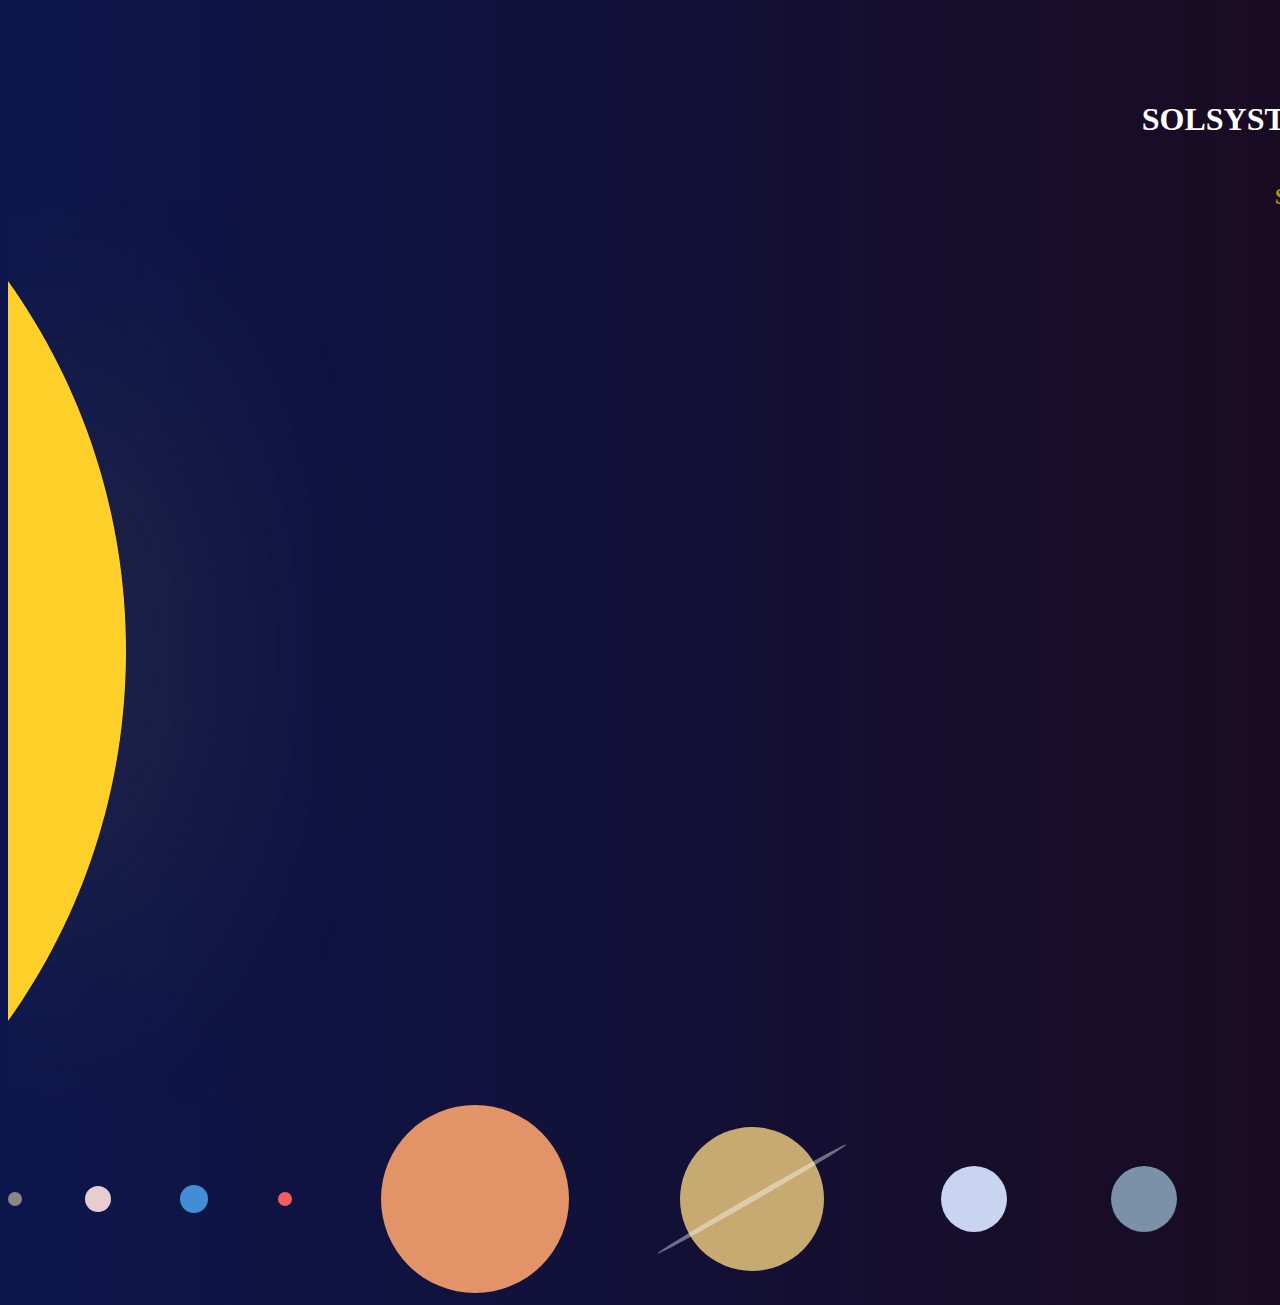
==== svg/index.html @ e07fee2d "solaris" ====
<!DOCTYPE html>
<html lang="en">
<head>
    <meta charset="UTF-8">
    <meta name="viewport" content="width=device-width, initial-scale=1.0">
    <title>Document</title>
    <link rel="stylesheet" href="style.css">
</head>
<body>

    <div class="Solarsystemttext">
        <h1 class="overtext">SOLSYSTEMET</h1>
        <h2 class="undertext">SOLARIS</h2>
        
    </div>
    <div class="grid-container">
    
        <svg 
       
        id="Subtract" 
        width="368" 
        height="900" 
        viewBox="0 0 368 900" 
        fill="none" 
        xmlns="http://www.w3.org/2000/svg">
            <g filter="url(#filter0_d_7_7)">
            <path fill-rule="evenodd" clip-rule="evenodd" d="M0 820.061C74.3038 715.639 118 587.922 118 450C118 312.078 74.3038 184.361 0 79.9392V820.061Z" fill="#FFD029"/>
            </g>
            <defs>
            <filter id="filter0_d_7_7" x="-250" y="-170.061" width="618" height="1240.12" filterUnits="userSpaceOnUse" color-interpolation-filters="sRGB">
            <feFlood flood-opacity="0" result="BackgroundImageFix"/>
            <feColorMatrix in="SourceAlpha" type="matrix" values="0 0 0 0 0 0 0 0 0 0 0 0 0 0 0 0 0 0 127 0" result="hardAlpha"/>
            <feOffset/>
            <feGaussianBlur stdDeviation="125"/>
            <feComposite in2="hardAlpha" operator="out"/>
            <feColorMatrix type="matrix" values="0 0 0 0 1 0 0 0 0 0.815257 0 0 0 0 0.1625 0 0 0 0.2 0"/>
            <feBlend mode="normal" in2="BackgroundImageFix" result="effect1_dropShadow_7_7"/>
            <feBlend mode="normal" in="SourceGraphic" in2="effect1_dropShadow_7_7" result="shape"/>
            </filter>
            </defs>
            </svg>
    
        <svg width="1169" height="188" viewBox="0 0 1169 188" fill="none" xmlns="http://www.w3.org/2000/svg">
        <circle cx="7" cy="94" r="7" fill="#888888"/>
        <circle cx="90" cy="94" r="13" fill="#E7CDCD"/>
        <circle cx="186" cy="94" r="14" fill="#428ED5"/>
        <circle cx="277" cy="94" r="7" fill="#EF5F5F"/>
        <circle cx="467" cy="94" r="94" fill="#E29468"/>
        <circle cx="744" cy="94" r="72" fill="#C7AA72"/>
        <ellipse cx="744" cy="94" rx="109.116" ry="2.75039" transform="rotate(-30 744 94)" fill="white" fill-opacity="0.4"/>
        <circle cx="966" cy="94" r="33" fill="#C9D4F1"/>
        <circle cx="1136" cy="94" r="33" fill="#7A91A7"/>
        </svg>
        
        </div>

</body>
</html>
---- svg/style.css ----
body{
    display: grid;
    background: linear-gradient(90deg, #0C164D 0%, #190B22 100%);
}

.grid-container{
grid-column: auto;
align-items: center;

}
.undertext{
    font-weight: bolder;
    color: #b89106;
    width: 625px;
    height: 25px;
font-family: Lora;
}
.overtext{
    font-weight: bolder;
    color: #ffff;
    width: 625px;
    height: 60px;
    font-family: Secular One;


}

.Solarsystemttext{
    margin: auto;
   text-align: right;
   float: right;
   width: 625px;
   height: 121px;
   margin-top: 72px;
   margin-left: 747px;
   margin-right: 30px;

}
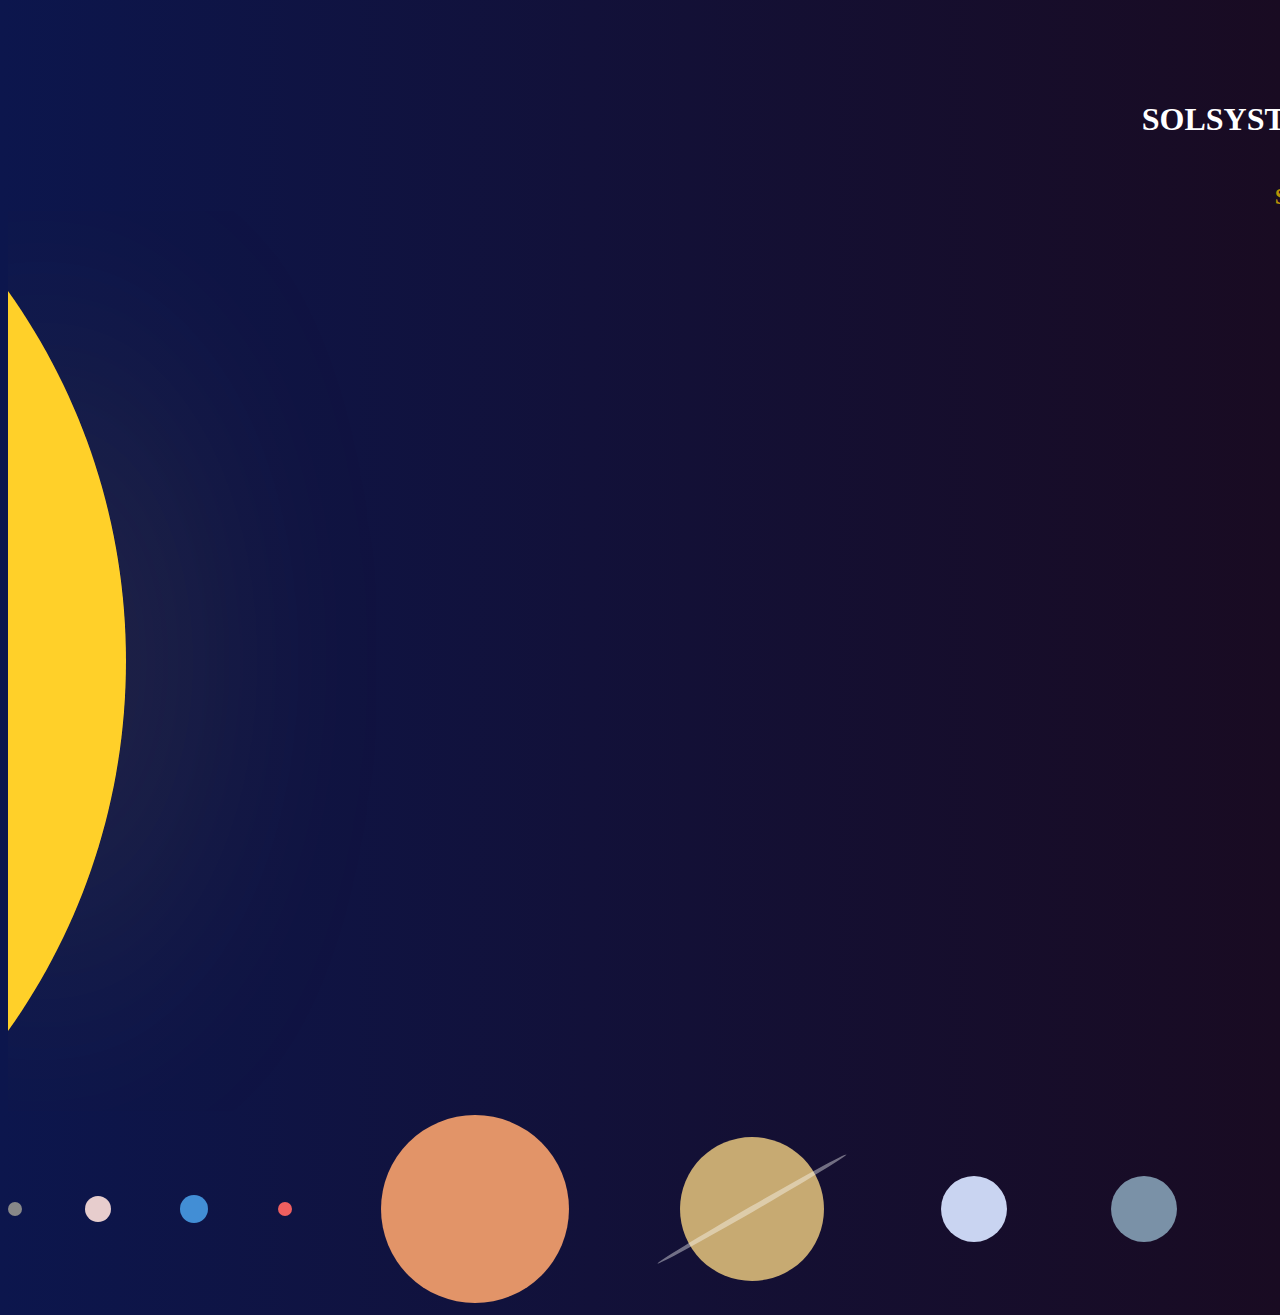
==== commit f6461958: "solaris" ====
--- a/svg/index.html
+++ b/svg/index.html
@@ -11,12 +11,9 @@
     <div class="Solarsystemttext">
         <h1 class="overtext">SOLSYSTEMET</h1>
         <h2 class="undertext">SOLARIS</h2>
-        
     </div>
-    <div class="grid-container">
-    
+    <div class="flex-container">
         <svg 
-       
         id="Subtract" 
         width="368" 
         height="900" 
@@ -39,7 +36,6 @@
             </filter>
             </defs>
             </svg>
-    
         <svg width="1169" height="188" viewBox="0 0 1169 188" fill="none" xmlns="http://www.w3.org/2000/svg">
         <circle cx="7" cy="94" r="7" fill="#888888"/>
         <circle cx="90" cy="94" r="13" fill="#E7CDCD"/>
--- a/svg/style.css
+++ b/svg/style.css
@@ -3,9 +3,10 @@
     background: linear-gradient(90deg, #0C164D 0%, #190B22 100%);
 }
 
-.grid-container{
-grid-column: auto;
+.flex-container{
+flex-direction: column;
 align-items: center;
+margin-top: 10px;
 
 }
 .undertext{
@@ -33,6 +34,6 @@
    height: 121px;
    margin-top: 72px;
    margin-left: 747px;
-   margin-right: 30px;
+   margin-right: 29px;
 
 }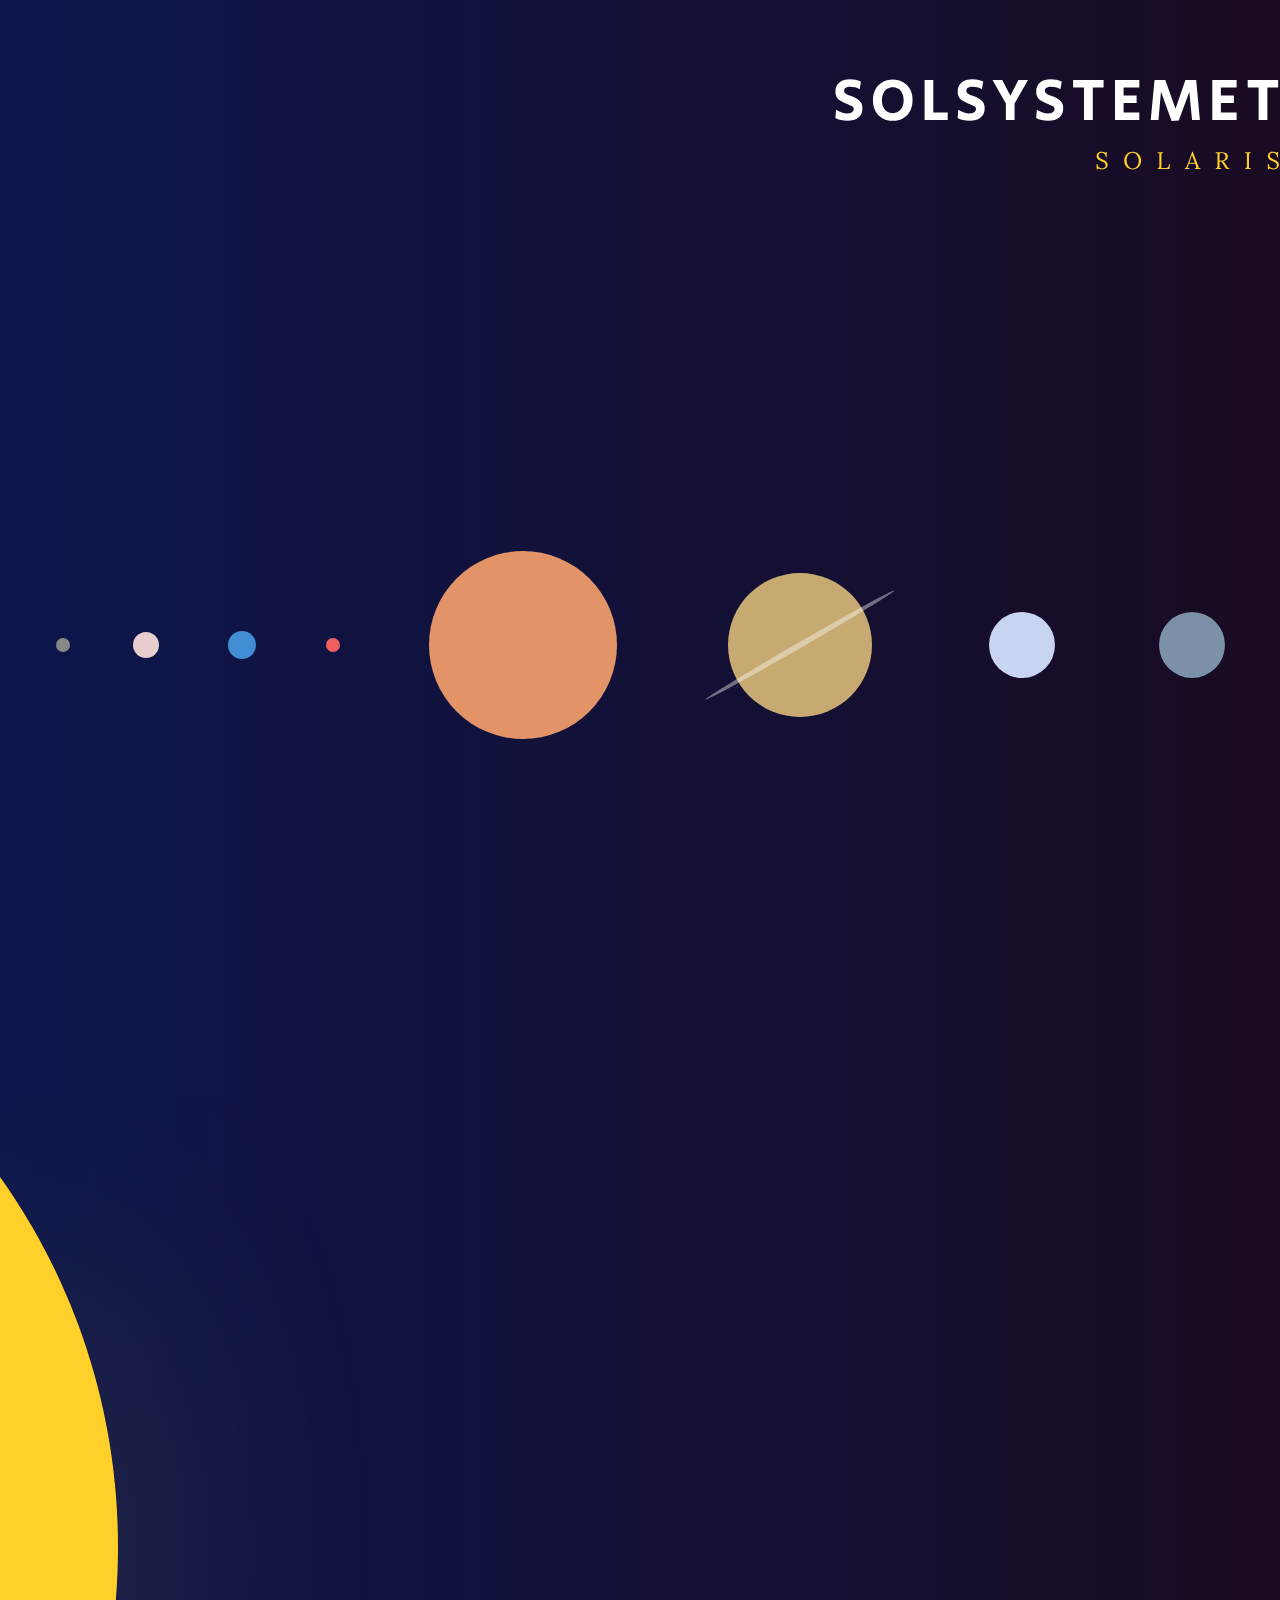
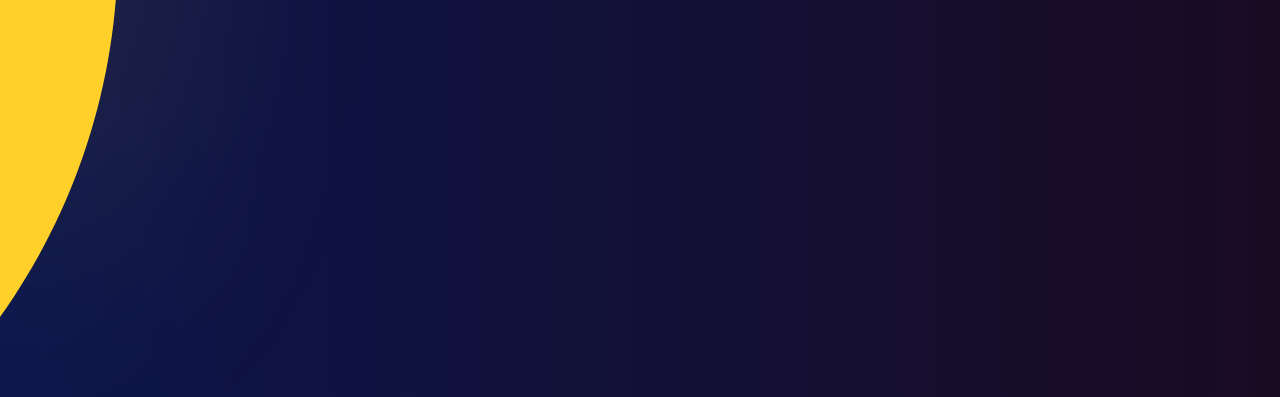
==== commit 9b2a329e: "solaris" ====
--- a/svg/index.html
+++ b/svg/index.html
@@ -7,36 +7,16 @@
     <link rel="stylesheet" href="style.css">
 </head>
 <body>
-
-    <div class="Solarsystemttext">
-        <h1 class="overtext">SOLSYSTEMET</h1>
-        <h2 class="undertext">SOLARIS</h2>
-    </div>
+    <div class="texten">
+        <svg width="625" height="121" viewBox="0 0 625 121" fill="none" xmlns="http://www.w3.org/2000/svg">
+            <path d="M192.42 48.78C190.1 48.78 187.88 48.52 185.76 48C183.68 47.48 181.88 46.78 180.36 45.9L181.08 37.86C182.88 38.98 184.76 39.86 186.72 40.5C188.72 41.1 190.56 41.4 192.24 41.4C194.16 41.4 195.72 41 196.92 40.2C198.12 39.4 198.72 38.34 198.72 37.02C198.72 35.94 198.32 35.12 197.52 34.56C196.72 33.96 195.46 33.32 193.74 32.64L192.3 32.04C192.1 31.96 191.88 31.88 191.64 31.8C191.4 31.68 191.12 31.56 190.8 31.44C188.56 30.52 186.76 29.66 185.4 28.86C184.04 28.02 182.86 26.86 181.86 25.38C180.9 23.9 180.42 21.98 180.42 19.62C180.42 15.78 181.72 12.76 184.32 10.56C186.92 8.36 190.54 7.26 195.18 7.26C198.7 7.26 202.3 7.98 205.98 9.42L204.66 17.34C203.18 16.5 201.58 15.84 199.86 15.36C198.18 14.88 196.58 14.64 195.06 14.64C193.18 14.64 191.72 15.02 190.68 15.78C189.64 16.5 189.12 17.48 189.12 18.72C189.12 19.8 189.48 20.64 190.2 21.24C190.92 21.84 192.08 22.48 193.68 23.16L196.14 24.12C198.46 25 200.38 25.86 201.9 26.7C203.42 27.54 204.72 28.76 205.8 30.36C206.88 31.92 207.42 33.96 207.42 36.48C207.42 40.36 206.1 43.38 203.46 45.54C200.82 47.7 197.14 48.78 192.42 48.78ZM237.781 48.78C233.861 48.78 230.401 47.92 227.401 46.2C224.401 44.48 222.061 42.06 220.381 38.94C218.741 35.82 217.921 32.24 217.921 28.2C217.921 24.12 218.741 20.52 220.381 17.4C222.021 14.28 224.341 11.86 227.341 10.14C230.341 8.42 233.821 7.56 237.781 7.56C241.701 7.56 245.161 8.42 248.161 10.14C251.161 11.82 253.481 14.2 255.121 17.28C256.761 20.36 257.581 23.92 257.581 27.96C257.581 32.08 256.761 35.72 255.121 38.88C253.481 42 251.161 44.44 248.161 46.2C245.161 47.92 241.701 48.78 237.781 48.78ZM237.781 41.16C241.061 41.16 243.681 39.98 245.641 37.62C247.641 35.26 248.641 32.12 248.641 28.2C248.641 25.64 248.181 23.38 247.261 21.42C246.381 19.42 245.101 17.9 243.421 16.86C241.781 15.78 239.901 15.24 237.781 15.24C235.661 15.24 233.761 15.78 232.081 16.86C230.441 17.9 229.161 19.42 228.241 21.42C227.361 23.38 226.921 25.64 226.921 28.2C226.921 30.76 227.361 33.02 228.241 34.98C229.161 36.94 230.441 38.46 232.081 39.54C233.721 40.62 235.621 41.16 237.781 41.16ZM269.594 8.04H278.294V40.44H292.694V48H269.594V8.04ZM314.675 48.78C312.355 48.78 310.135 48.52 308.015 48C305.935 47.48 304.135 46.78 302.615 45.9L303.335 37.86C305.135 38.98 307.015 39.86 308.975 40.5C310.975 41.1 312.815 41.4 314.495 41.4C316.415 41.4 317.975 41 319.175 40.2C320.375 39.4 320.975 38.34 320.975 37.02C320.975 35.94 320.575 35.12 319.775 34.56C318.975 33.96 317.715 33.32 315.995 32.64L314.555 32.04C314.355 31.96 314.135 31.88 313.895 31.8C313.655 31.68 313.375 31.56 313.055 31.44C310.815 30.52 309.015 29.66 307.655 28.86C306.295 28.02 305.115 26.86 304.115 25.38C303.155 23.9 302.675 21.98 302.675 19.62C302.675 15.78 303.975 12.76 306.575 10.56C309.175 8.36 312.795 7.26 317.435 7.26C320.955 7.26 324.555 7.98 328.235 9.42L326.915 17.34C325.435 16.5 323.835 15.84 322.115 15.36C320.435 14.88 318.835 14.64 317.315 14.64C315.435 14.64 313.975 15.02 312.935 15.78C311.895 16.5 311.375 17.48 311.375 18.72C311.375 19.8 311.735 20.64 312.455 21.24C313.175 21.84 314.335 22.48 315.935 23.16L318.395 24.12C320.715 25 322.635 25.86 324.155 26.7C325.675 27.54 326.975 28.76 328.055 30.36C329.135 31.92 329.675 33.96 329.675 36.48C329.675 40.36 328.355 43.38 325.715 45.54C323.075 47.7 319.395 48.78 314.675 48.78ZM350.87 31.38L337.49 8.04H347.27L355.37 23.82L363.41 8.04H373.01L359.57 31.38V48H350.87V31.38ZM393.209 48.78C390.889 48.78 388.669 48.52 386.549 48C384.469 47.48 382.669 46.78 381.149 45.9L381.869 37.86C383.669 38.98 385.549 39.86 387.509 40.5C389.509 41.1 391.349 41.4 393.029 41.4C394.949 41.4 396.509 41 397.709 40.2C398.909 39.4 399.509 38.34 399.509 37.02C399.509 35.94 399.109 35.12 398.309 34.56C397.509 33.96 396.249 33.32 394.529 32.64L393.089 32.04C392.889 31.96 392.669 31.88 392.429 31.8C392.189 31.68 391.909 31.56 391.589 31.44C389.349 30.52 387.549 29.66 386.189 28.86C384.829 28.02 383.649 26.86 382.649 25.38C381.689 23.9 381.209 21.98 381.209 19.62C381.209 15.78 382.509 12.76 385.109 10.56C387.709 8.36 391.329 7.26 395.969 7.26C399.489 7.26 403.089 7.98 406.769 9.42L405.449 17.34C403.969 16.5 402.369 15.84 400.649 15.36C398.969 14.88 397.369 14.64 395.849 14.64C393.969 14.64 392.509 15.02 391.469 15.78C390.429 16.5 389.909 17.48 389.909 18.72C389.909 19.8 390.269 20.64 390.989 21.24C391.709 21.84 392.869 22.48 394.469 23.16L396.929 24.12C399.249 25 401.169 25.86 402.689 26.7C404.209 27.54 405.509 28.76 406.589 30.36C407.669 31.92 408.209 33.96 408.209 36.48C408.209 40.36 406.889 43.38 404.249 45.54C401.609 47.7 397.929 48.78 393.209 48.78ZM429.03 15.6H418.11V8.04H448.59V15.6H437.79V48H429.03V15.6ZM460.012 8.04H484.312V15.6H468.592V23.58H481.612V30.9H468.592V40.44H484.312V48H460.012V8.04ZM505.988 19.8L503.468 48H495.728L499.508 8.04H510.308L520.508 36.72L530.408 8.04H541.208L544.868 48H537.068L534.308 19.92L523.748 48.42L516.608 49.08L505.988 19.8ZM557.296 8.04H581.596V15.6H565.876V23.58H578.896V30.9H565.876V40.44H581.596V48H557.296V8.04ZM603.618 15.6H592.698V8.04H623.178V15.6H612.378V48H603.618V15.6Z" fill="white"/>
+            <path d="M450.868 85.288C450.82 84.52 450.636 83.792 450.316 83.104C449.996 82.416 449.532 81.856 448.924 81.424C448.316 80.992 447.54 80.776 446.596 80.776C445.604 80.776 444.844 81.056 444.316 81.616C443.788 82.176 443.524 82.832 443.524 83.584C443.524 84.256 443.716 84.824 444.1 85.288C444.484 85.736 444.98 86.136 445.588 86.488C446.212 86.824 446.868 87.152 447.556 87.472C448.164 87.744 448.772 88.04 449.38 88.36C449.988 88.664 450.54 89.016 451.036 89.416C451.532 89.816 451.924 90.296 452.212 90.856C452.516 91.4 452.668 92.056 452.668 92.824C452.668 94.152 452.18 95.248 451.204 96.112C450.228 96.96 448.844 97.384 447.052 97.384C446.332 97.384 445.588 97.28 444.82 97.072C444.052 96.864 443.372 96.56 442.78 96.16L442.9 97.192H441.652L441.508 92.08H442.444C442.524 93.488 443.012 94.56 443.908 95.296C444.804 96.016 445.884 96.376 447.148 96.376C447.772 96.376 448.348 96.264 448.876 96.04C449.404 95.8 449.82 95.456 450.124 95.008C450.444 94.56 450.604 94.016 450.604 93.376C450.604 92.656 450.412 92.056 450.028 91.576C449.644 91.096 449.148 90.68 448.54 90.328C447.932 89.976 447.284 89.64 446.596 89.32C445.988 89.048 445.388 88.76 444.796 88.456C444.204 88.152 443.66 87.808 443.164 87.424C442.684 87.024 442.292 86.552 441.988 86.008C441.7 85.464 441.556 84.808 441.556 84.04C441.556 83.624 441.628 83.176 441.772 82.696C441.916 82.216 442.164 81.76 442.516 81.328C442.884 80.88 443.38 80.52 444.004 80.248C444.644 79.96 445.452 79.816 446.428 79.816C447.036 79.816 447.716 79.904 448.468 80.08C449.236 80.24 449.948 80.56 450.604 81.04L450.508 80.008H451.732V85.288H450.868ZM477.781 97.384C476.261 97.384 474.957 97.128 473.869 96.616C472.781 96.104 471.893 95.424 471.205 94.576C470.533 93.712 470.037 92.76 469.717 91.72C469.397 90.68 469.237 89.64 469.237 88.6C469.237 87.592 469.405 86.576 469.741 85.552C470.077 84.512 470.589 83.56 471.277 82.696C471.981 81.832 472.853 81.136 473.893 80.608C474.949 80.08 476.181 79.816 477.589 79.816C479.061 79.816 480.333 80.08 481.405 80.608C482.477 81.136 483.357 81.84 484.045 82.72C484.749 83.584 485.269 84.528 485.605 85.552C485.957 86.576 486.133 87.592 486.133 88.6C486.133 89.592 485.965 90.608 485.629 91.648C485.293 92.672 484.773 93.624 484.069 94.504C483.381 95.368 482.517 96.064 481.477 96.592C480.437 97.12 479.205 97.384 477.781 97.384ZM477.829 96.4C478.821 96.4 479.685 96.192 480.421 95.776C481.157 95.344 481.765 94.776 482.245 94.072C482.741 93.352 483.109 92.56 483.349 91.696C483.605 90.816 483.733 89.936 483.733 89.056C483.733 88.064 483.597 87.08 483.325 86.104C483.053 85.128 482.653 84.24 482.125 83.44C481.597 82.64 480.941 82 480.157 81.52C479.389 81.024 478.509 80.776 477.517 80.776C476.525 80.776 475.653 80.992 474.901 81.424C474.165 81.856 473.549 82.432 473.053 83.152C472.573 83.856 472.205 84.648 471.949 85.528C471.709 86.392 471.589 87.272 471.589 88.168C471.589 89.048 471.709 89.968 471.949 90.928C472.205 91.888 472.589 92.784 473.101 93.616C473.613 94.448 474.261 95.12 475.045 95.632C475.829 96.144 476.757 96.4 477.829 96.4ZM502.697 97V96.208C503.305 96.176 503.721 96.04 503.945 95.8C504.169 95.544 504.289 95.2 504.305 94.768C504.337 94.32 504.353 93.816 504.353 93.256V82.888C504.353 82.216 504.377 81.64 504.425 81.16C504.137 81.176 503.849 81.192 503.561 81.208C503.273 81.224 502.985 81.24 502.697 81.256V80.2H508.097V80.992C507.505 81.008 507.089 81.144 506.849 81.4C506.625 81.656 506.497 82 506.465 82.432C506.449 82.864 506.441 83.368 506.441 83.944V94.24C506.441 95.072 506.417 95.696 506.369 96.112L510.857 96.04C511.865 96.024 512.625 95.704 513.137 95.08C513.665 94.456 513.929 93.44 513.929 92.032H514.745L514.601 97H502.697ZM529.906 97V96.208C530.386 96.208 530.754 96.08 531.01 95.824C531.266 95.568 531.474 95.216 531.634 94.768C531.81 94.32 532.01 93.8 532.234 93.208L537.178 79.744H537.754L543.106 93.4C543.234 93.736 543.378 94.168 543.538 94.696C543.698 95.224 543.762 95.672 543.73 96.04C544.002 96.024 544.274 96.008 544.546 95.992C544.818 95.976 545.09 95.96 545.362 95.944V97H539.866V96.208C540.474 96.192 540.874 96.056 541.066 95.8C541.258 95.544 541.33 95.24 541.282 94.888C541.234 94.536 541.154 94.216 541.042 93.928L540.202 91.672L533.962 91.816L533.122 94.384C533.01 94.768 532.906 95.072 532.81 95.296C532.73 95.52 532.634 95.768 532.522 96.04C532.842 96.024 533.154 96.008 533.458 95.992C533.778 95.976 534.09 95.96 534.394 95.944V97H529.906ZM534.322 90.784H539.866L538.162 86.2C537.986 85.704 537.802 85.216 537.61 84.736C537.434 84.24 537.258 83.744 537.082 83.248H537.034C536.874 83.696 536.706 84.144 536.53 84.592C536.37 85.04 536.202 85.496 536.026 85.96L534.322 90.784ZM560.793 97V96.208C561.401 96.176 561.817 96.04 562.041 95.8C562.265 95.544 562.385 95.2 562.401 94.768C562.433 94.32 562.449 93.816 562.449 93.256V82.888C562.449 82.216 562.473 81.64 562.521 81.16C562.233 81.176 561.945 81.192 561.657 81.208C561.369 81.224 561.081 81.24 560.793 81.256V80.2C561.689 80.184 562.593 80.168 563.505 80.152C564.433 80.136 565.361 80.144 566.289 80.176C568.609 80.208 570.273 80.6 571.281 81.352C572.305 82.104 572.817 83.144 572.817 84.472C572.833 85.096 572.713 85.736 572.457 86.392C572.217 87.032 571.769 87.608 571.113 88.12C570.473 88.632 569.545 89.016 568.329 89.272C568.649 89.496 568.929 89.784 569.169 90.136C569.409 90.488 569.681 90.896 569.985 91.36L571.617 93.928C571.889 94.36 572.153 94.752 572.409 95.104C572.665 95.44 572.961 95.712 573.297 95.92C573.633 96.112 574.049 96.208 574.545 96.208V97H571.521C571.057 96.584 570.665 96.168 570.345 95.752C570.041 95.336 569.721 94.864 569.385 94.336L567.777 91.768C567.569 91.432 567.329 91.048 567.057 90.616C566.801 90.168 566.505 89.792 566.169 89.488C565.913 89.504 565.641 89.512 565.353 89.512C565.081 89.512 564.809 89.504 564.537 89.488V94.144C564.537 94.992 564.513 95.624 564.465 96.04C564.753 96.024 565.041 96.008 565.329 95.992C565.617 95.976 565.905 95.96 566.193 95.944V97H560.793ZM566.025 88.6C566.905 88.568 567.673 88.424 568.329 88.168C569.001 87.912 569.529 87.504 569.913 86.944C570.297 86.384 570.489 85.648 570.489 84.736C570.489 83.52 570.137 82.608 569.433 82C568.745 81.392 567.665 81.088 566.193 81.088C565.601 81.088 565.185 81.208 564.945 81.448C564.721 81.688 564.593 82.024 564.561 82.456C564.545 82.872 564.537 83.368 564.537 83.944V88.552C564.793 88.568 565.033 88.584 565.257 88.6C565.497 88.616 565.753 88.616 566.025 88.6ZM595.664 80.992C595.072 81.008 594.656 81.144 594.416 81.4C594.192 81.656 594.064 82 594.032 82.432C594.016 82.864 594.008 83.368 594.008 83.944V94.144C594.008 94.992 593.984 95.624 593.936 96.04C594.224 96.024 594.512 96.008 594.8 95.992C595.088 95.976 595.376 95.96 595.664 95.944V97H590.264V96.208C590.872 96.176 591.288 96.04 591.512 95.8C591.736 95.544 591.856 95.2 591.872 94.768C591.904 94.32 591.92 93.816 591.92 93.256V82.888C591.92 82.216 591.944 81.64 591.992 81.16C591.704 81.176 591.416 81.192 591.128 81.208C590.84 81.224 590.552 81.24 590.264 81.256V80.2H595.664V80.992ZM622.135 85.288C622.087 84.52 621.903 83.792 621.583 83.104C621.263 82.416 620.799 81.856 620.191 81.424C619.583 80.992 618.807 80.776 617.863 80.776C616.871 80.776 616.111 81.056 615.583 81.616C615.055 82.176 614.791 82.832 614.791 83.584C614.791 84.256 614.983 84.824 615.367 85.288C615.751 85.736 616.247 86.136 616.855 86.488C617.479 86.824 618.135 87.152 618.823 87.472C619.431 87.744 620.039 88.04 620.647 88.36C621.255 88.664 621.807 89.016 622.303 89.416C622.799 89.816 623.191 90.296 623.479 90.856C623.783 91.4 623.935 92.056 623.935 92.824C623.935 94.152 623.447 95.248 622.471 96.112C621.495 96.96 620.111 97.384 618.319 97.384C617.599 97.384 616.855 97.28 616.087 97.072C615.319 96.864 614.639 96.56 614.047 96.16L614.167 97.192H612.919L612.775 92.08H613.711C613.791 93.488 614.279 94.56 615.175 95.296C616.071 96.016 617.151 96.376 618.415 96.376C619.039 96.376 619.615 96.264 620.143 96.04C620.671 95.8 621.087 95.456 621.391 95.008C621.711 94.56 621.871 94.016 621.871 93.376C621.871 92.656 621.679 92.056 621.295 91.576C620.911 91.096 620.415 90.68 619.807 90.328C619.199 89.976 618.551 89.64 617.863 89.32C617.255 89.048 616.655 88.76 616.063 88.456C615.471 88.152 614.927 87.808 614.431 87.424C613.951 87.024 613.559 86.552 613.255 86.008C612.967 85.464 612.823 84.808 612.823 84.04C612.823 83.624 612.895 83.176 613.039 82.696C613.183 82.216 613.431 81.76 613.783 81.328C614.151 80.88 614.647 80.52 615.271 80.248C615.911 79.96 616.719 79.816 617.695 79.816C618.303 79.816 618.983 79.904 619.735 80.08C620.503 80.24 621.215 80.56 621.871 81.04L621.775 80.008H622.999V85.288H622.135Z" fill="#FFD029"/>
+            </svg>
+            
+</div>
+    <section class="planets">
     <div class="flex-container">
-        <svg 
-        id="Subtract" 
-        width="368" 
-        height="900" 
-        viewBox="0 0 368 900" 
-        fill="none" 
-        xmlns="http://www.w3.org/2000/svg">
-            <g filter="url(#filter0_d_7_7)">
-            <path fill-rule="evenodd" clip-rule="evenodd" d="M0 820.061C74.3038 715.639 118 587.922 118 450C118 312.078 74.3038 184.361 0 79.9392V820.061Z" fill="#FFD029"/>
-            </g>
-            <defs>
-            <filter id="filter0_d_7_7" x="-250" y="-170.061" width="618" height="1240.12" filterUnits="userSpaceOnUse" color-interpolation-filters="sRGB">
-            <feFlood flood-opacity="0" result="BackgroundImageFix"/>
-            <feColorMatrix in="SourceAlpha" type="matrix" values="0 0 0 0 0 0 0 0 0 0 0 0 0 0 0 0 0 0 127 0" result="hardAlpha"/>
-            <feOffset/>
-            <feGaussianBlur stdDeviation="125"/>
-            <feComposite in2="hardAlpha" operator="out"/>
-            <feColorMatrix type="matrix" values="0 0 0 0 1 0 0 0 0 0.815257 0 0 0 0 0.1625 0 0 0 0.2 0"/>
-            <feBlend mode="normal" in2="BackgroundImageFix" result="effect1_dropShadow_7_7"/>
-            <feBlend mode="normal" in="SourceGraphic" in2="effect1_dropShadow_7_7" result="shape"/>
-            </filter>
-            </defs>
-            </svg>
-        <svg width="1169" height="188" viewBox="0 0 1169 188" fill="none" xmlns="http://www.w3.org/2000/svg">
+            <svg width="1169" height="188" viewBox="0 0 1169 188" fill="none" xmlns="http://www.w3.org/2000/svg">
         <circle cx="7" cy="94" r="7" fill="#888888"/>
         <circle cx="90" cy="94" r="13" fill="#E7CDCD"/>
         <circle cx="186" cy="94" r="14" fill="#428ED5"/>
@@ -49,6 +29,26 @@
         </svg>
         
         </div>
-
+  </section>
+  <section class="sun">
+    <svg width="368" height="900" viewBox="0 0 368 900" fill="none" xmlns="http://www.w3.org/2000/svg">
+        <g filter="url(#filter0_d_7_7)">
+        <path fill-rule="evenodd" clip-rule="evenodd" d="M0 820.061C74.3038 715.639 118 587.922 118 450C118 312.078 74.3038 184.361 0 79.9392V820.061Z" fill="#FFD029"/>
+        </g>
+        <defs>
+        <filter id="filter0_d_7_7" x="-250" y="-170.061" width="618" height="1240.12" filterUnits="userSpaceOnUse" color-interpolation-filters="sRGB">
+        <feFlood flood-opacity="0" result="BackgroundImageFix"/>
+        <feColorMatrix in="SourceAlpha" type="matrix" values="0 0 0 0 0 0 0 0 0 0 0 0 0 0 0 0 0 0 127 0" result="hardAlpha"/>
+        <feOffset/>
+        <feGaussianBlur stdDeviation="125"/>
+        <feComposite in2="hardAlpha" operator="out"/>
+        <feColorMatrix type="matrix" values="0 0 0 0 1 0 0 0 0 0.815257 0 0 0 0 0.1625 0 0 0 0.2 0"/>
+        <feBlend mode="normal" in2="BackgroundImageFix" result="effect1_dropShadow_7_7"/>
+        <feBlend mode="normal" in="SourceGraphic" in2="effect1_dropShadow_7_7" result="shape"/>
+        </filter>
+        </defs>
+        </svg>
+        
+  </section>
 </body>
 </html>--- a/svg/style.css
+++ b/svg/style.css
@@ -1,39 +1,31 @@
+
+*{
+    margin: 0;
+    padding: 0;
+    box-sizing: border-box;
+}
 body{
-    display: grid;
     background: linear-gradient(90deg, #0C164D 0%, #190B22 100%);
+    width: 100vw;
+    height: 100vh;
+    background-size: cover;
+}
+.planets{
+    display: flex;
+    justify-content:center ;
+    align-items: center;
+    height: 100vh;
+}
+.texten{
+    text-align: right;
+    margin-top: 72px;
+  
 }
 
-.flex-container{
-flex-direction: column;
-align-items: center;
-margin-top: 10px;
-
+.sun{
+ text-align: start;
+ display: flex;
+ justify-content: left;
+ height: 100vh;
 }
-.undertext{
-    font-weight: bolder;
-    color: #b89106;
-    width: 625px;
-    height: 25px;
-font-family: Lora;
-}
-.overtext{
-    font-weight: bolder;
-    color: #ffff;
-    width: 625px;
-    height: 60px;
-    font-family: Secular One;
-
-
-}
-
-.Solarsystemttext{
-    margin: auto;
-   text-align: right;
-   float: right;
-   width: 625px;
-   height: 121px;
-   margin-top: 72px;
-   margin-left: 747px;
-   margin-right: 29px;
-
-}+    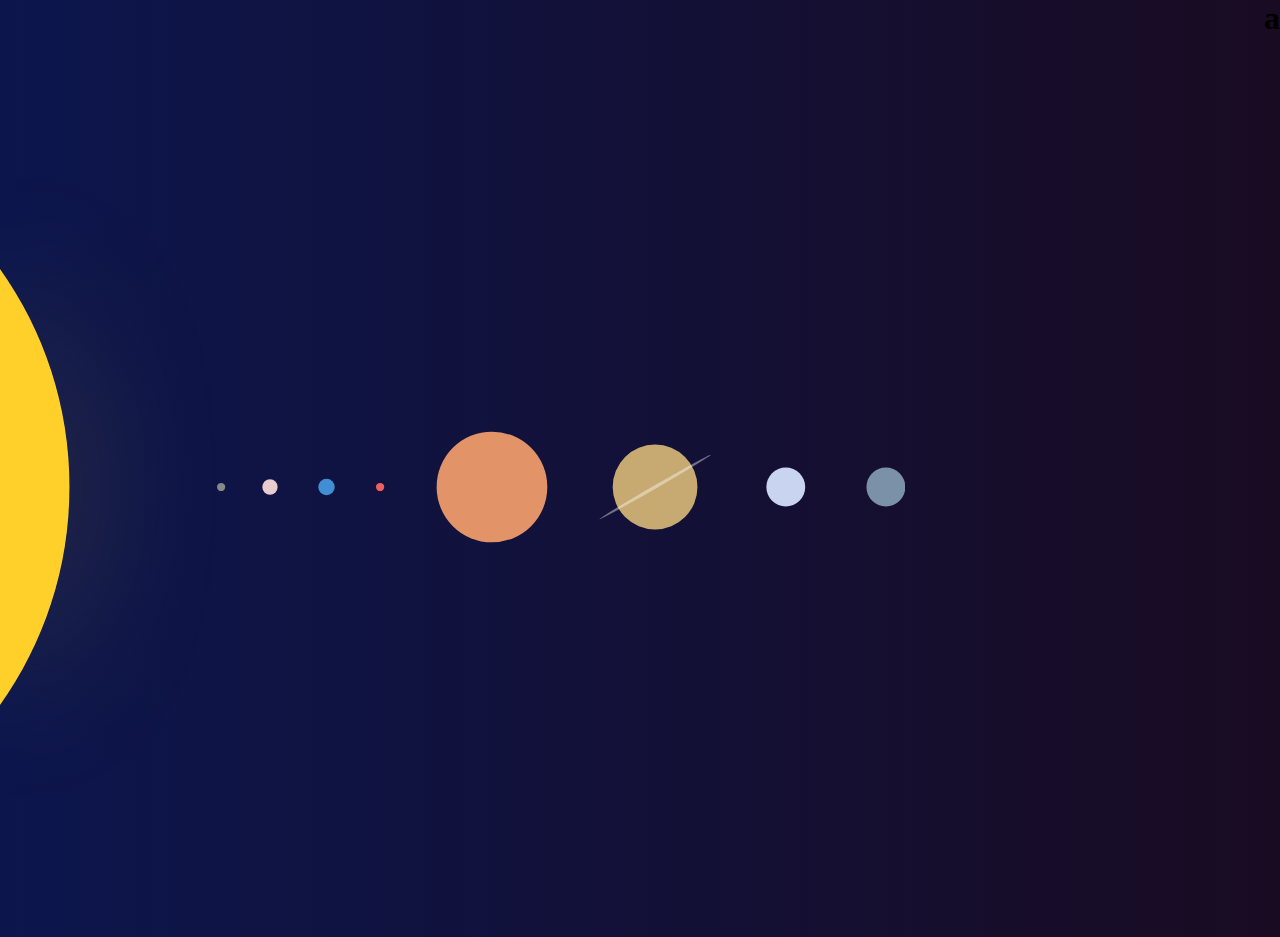
==== commit 081bd2f9: "solaris" ====
--- a/svg/index.html
+++ b/svg/index.html
@@ -5,17 +5,31 @@
     <meta name="viewport" content="width=device-width, initial-scale=1.0">
     <title>Document</title>
     <link rel="stylesheet" href="style.css">
+    <script src="script.js" defer></script>
 </head>
 <body>
     <div class="texten">
-        <svg width="625" height="121" viewBox="0 0 625 121" fill="none" xmlns="http://www.w3.org/2000/svg">
-            <path d="M192.42 48.78C190.1 48.78 187.88 48.52 185.76 48C183.68 47.48 181.88 46.78 180.36 45.9L181.08 37.86C182.88 38.98 184.76 39.86 186.72 40.5C188.72 41.1 190.56 41.4 192.24 41.4C194.16 41.4 195.72 41 196.92 40.2C198.12 39.4 198.72 38.34 198.72 37.02C198.72 35.94 198.32 35.12 197.52 34.56C196.72 33.96 195.46 33.32 193.74 32.64L192.3 32.04C192.1 31.96 191.88 31.88 191.64 31.8C191.4 31.68 191.12 31.56 190.8 31.44C188.56 30.52 186.76 29.66 185.4 28.86C184.04 28.02 182.86 26.86 181.86 25.38C180.9 23.9 180.42 21.98 180.42 19.62C180.42 15.78 181.72 12.76 184.32 10.56C186.92 8.36 190.54 7.26 195.18 7.26C198.7 7.26 202.3 7.98 205.98 9.42L204.66 17.34C203.18 16.5 201.58 15.84 199.86 15.36C198.18 14.88 196.58 14.64 195.06 14.64C193.18 14.64 191.72 15.02 190.68 15.78C189.64 16.5 189.12 17.48 189.12 18.72C189.12 19.8 189.48 20.64 190.2 21.24C190.92 21.84 192.08 22.48 193.68 23.16L196.14 24.12C198.46 25 200.38 25.86 201.9 26.7C203.42 27.54 204.72 28.76 205.8 30.36C206.88 31.92 207.42 33.96 207.42 36.48C207.42 40.36 206.1 43.38 203.46 45.54C200.82 47.7 197.14 48.78 192.42 48.78ZM237.781 48.78C233.861 48.78 230.401 47.92 227.401 46.2C224.401 44.48 222.061 42.06 220.381 38.94C218.741 35.82 217.921 32.24 217.921 28.2C217.921 24.12 218.741 20.52 220.381 17.4C222.021 14.28 224.341 11.86 227.341 10.14C230.341 8.42 233.821 7.56 237.781 7.56C241.701 7.56 245.161 8.42 248.161 10.14C251.161 11.82 253.481 14.2 255.121 17.28C256.761 20.36 257.581 23.92 257.581 27.96C257.581 32.08 256.761 35.72 255.121 38.88C253.481 42 251.161 44.44 248.161 46.2C245.161 47.92 241.701 48.78 237.781 48.78ZM237.781 41.16C241.061 41.16 243.681 39.98 245.641 37.62C247.641 35.26 248.641 32.12 248.641 28.2C248.641 25.64 248.181 23.38 247.261 21.42C246.381 19.42 245.101 17.9 243.421 16.86C241.781 15.78 239.901 15.24 237.781 15.24C235.661 15.24 233.761 15.78 232.081 16.86C230.441 17.9 229.161 19.42 228.241 21.42C227.361 23.38 226.921 25.64 226.921 28.2C226.921 30.76 227.361 33.02 228.241 34.98C229.161 36.94 230.441 38.46 232.081 39.54C233.721 40.62 235.621 41.16 237.781 41.16ZM269.594 8.04H278.294V40.44H292.694V48H269.594V8.04ZM314.675 48.78C312.355 48.78 310.135 48.52 308.015 48C305.935 47.48 304.135 46.78 302.615 45.9L303.335 37.86C305.135 38.98 307.015 39.86 308.975 40.5C310.975 41.1 312.815 41.4 314.495 41.4C316.415 41.4 317.975 41 319.175 40.2C320.375 39.4 320.975 38.34 320.975 37.02C320.975 35.94 320.575 35.12 319.775 34.56C318.975 33.96 317.715 33.32 315.995 32.64L314.555 32.04C314.355 31.96 314.135 31.88 313.895 31.8C313.655 31.68 313.375 31.56 313.055 31.44C310.815 30.52 309.015 29.66 307.655 28.86C306.295 28.02 305.115 26.86 304.115 25.38C303.155 23.9 302.675 21.98 302.675 19.62C302.675 15.78 303.975 12.76 306.575 10.56C309.175 8.36 312.795 7.26 317.435 7.26C320.955 7.26 324.555 7.98 328.235 9.42L326.915 17.34C325.435 16.5 323.835 15.84 322.115 15.36C320.435 14.88 318.835 14.64 317.315 14.64C315.435 14.64 313.975 15.02 312.935 15.78C311.895 16.5 311.375 17.48 311.375 18.72C311.375 19.8 311.735 20.64 312.455 21.24C313.175 21.84 314.335 22.48 315.935 23.16L318.395 24.12C320.715 25 322.635 25.86 324.155 26.7C325.675 27.54 326.975 28.76 328.055 30.36C329.135 31.92 329.675 33.96 329.675 36.48C329.675 40.36 328.355 43.38 325.715 45.54C323.075 47.7 319.395 48.78 314.675 48.78ZM350.87 31.38L337.49 8.04H347.27L355.37 23.82L363.41 8.04H373.01L359.57 31.38V48H350.87V31.38ZM393.209 48.78C390.889 48.78 388.669 48.52 386.549 48C384.469 47.48 382.669 46.78 381.149 45.9L381.869 37.86C383.669 38.98 385.549 39.86 387.509 40.5C389.509 41.1 391.349 41.4 393.029 41.4C394.949 41.4 396.509 41 397.709 40.2C398.909 39.4 399.509 38.34 399.509 37.02C399.509 35.94 399.109 35.12 398.309 34.56C397.509 33.96 396.249 33.32 394.529 32.64L393.089 32.04C392.889 31.96 392.669 31.88 392.429 31.8C392.189 31.68 391.909 31.56 391.589 31.44C389.349 30.52 387.549 29.66 386.189 28.86C384.829 28.02 383.649 26.86 382.649 25.38C381.689 23.9 381.209 21.98 381.209 19.62C381.209 15.78 382.509 12.76 385.109 10.56C387.709 8.36 391.329 7.26 395.969 7.26C399.489 7.26 403.089 7.98 406.769 9.42L405.449 17.34C403.969 16.5 402.369 15.84 400.649 15.36C398.969 14.88 397.369 14.64 395.849 14.64C393.969 14.64 392.509 15.02 391.469 15.78C390.429 16.5 389.909 17.48 389.909 18.72C389.909 19.8 390.269 20.64 390.989 21.24C391.709 21.84 392.869 22.48 394.469 23.16L396.929 24.12C399.249 25 401.169 25.86 402.689 26.7C404.209 27.54 405.509 28.76 406.589 30.36C407.669 31.92 408.209 33.96 408.209 36.48C408.209 40.36 406.889 43.38 404.249 45.54C401.609 47.7 397.929 48.78 393.209 48.78ZM429.03 15.6H418.11V8.04H448.59V15.6H437.79V48H429.03V15.6ZM460.012 8.04H484.312V15.6H468.592V23.58H481.612V30.9H468.592V40.44H484.312V48H460.012V8.04ZM505.988 19.8L503.468 48H495.728L499.508 8.04H510.308L520.508 36.72L530.408 8.04H541.208L544.868 48H537.068L534.308 19.92L523.748 48.42L516.608 49.08L505.988 19.8ZM557.296 8.04H581.596V15.6H565.876V23.58H578.896V30.9H565.876V40.44H581.596V48H557.296V8.04ZM603.618 15.6H592.698V8.04H623.178V15.6H612.378V48H603.618V15.6Z" fill="white"/>
-            <path d="M450.868 85.288C450.82 84.52 450.636 83.792 450.316 83.104C449.996 82.416 449.532 81.856 448.924 81.424C448.316 80.992 447.54 80.776 446.596 80.776C445.604 80.776 444.844 81.056 444.316 81.616C443.788 82.176 443.524 82.832 443.524 83.584C443.524 84.256 443.716 84.824 444.1 85.288C444.484 85.736 444.98 86.136 445.588 86.488C446.212 86.824 446.868 87.152 447.556 87.472C448.164 87.744 448.772 88.04 449.38 88.36C449.988 88.664 450.54 89.016 451.036 89.416C451.532 89.816 451.924 90.296 452.212 90.856C452.516 91.4 452.668 92.056 452.668 92.824C452.668 94.152 452.18 95.248 451.204 96.112C450.228 96.96 448.844 97.384 447.052 97.384C446.332 97.384 445.588 97.28 444.82 97.072C444.052 96.864 443.372 96.56 442.78 96.16L442.9 97.192H441.652L441.508 92.08H442.444C442.524 93.488 443.012 94.56 443.908 95.296C444.804 96.016 445.884 96.376 447.148 96.376C447.772 96.376 448.348 96.264 448.876 96.04C449.404 95.8 449.82 95.456 450.124 95.008C450.444 94.56 450.604 94.016 450.604 93.376C450.604 92.656 450.412 92.056 450.028 91.576C449.644 91.096 449.148 90.68 448.54 90.328C447.932 89.976 447.284 89.64 446.596 89.32C445.988 89.048 445.388 88.76 444.796 88.456C444.204 88.152 443.66 87.808 443.164 87.424C442.684 87.024 442.292 86.552 441.988 86.008C441.7 85.464 441.556 84.808 441.556 84.04C441.556 83.624 441.628 83.176 441.772 82.696C441.916 82.216 442.164 81.76 442.516 81.328C442.884 80.88 443.38 80.52 444.004 80.248C444.644 79.96 445.452 79.816 446.428 79.816C447.036 79.816 447.716 79.904 448.468 80.08C449.236 80.24 449.948 80.56 450.604 81.04L450.508 80.008H451.732V85.288H450.868ZM477.781 97.384C476.261 97.384 474.957 97.128 473.869 96.616C472.781 96.104 471.893 95.424 471.205 94.576C470.533 93.712 470.037 92.76 469.717 91.72C469.397 90.68 469.237 89.64 469.237 88.6C469.237 87.592 469.405 86.576 469.741 85.552C470.077 84.512 470.589 83.56 471.277 82.696C471.981 81.832 472.853 81.136 473.893 80.608C474.949 80.08 476.181 79.816 477.589 79.816C479.061 79.816 480.333 80.08 481.405 80.608C482.477 81.136 483.357 81.84 484.045 82.72C484.749 83.584 485.269 84.528 485.605 85.552C485.957 86.576 486.133 87.592 486.133 88.6C486.133 89.592 485.965 90.608 485.629 91.648C485.293 92.672 484.773 93.624 484.069 94.504C483.381 95.368 482.517 96.064 481.477 96.592C480.437 97.12 479.205 97.384 477.781 97.384ZM477.829 96.4C478.821 96.4 479.685 96.192 480.421 95.776C481.157 95.344 481.765 94.776 482.245 94.072C482.741 93.352 483.109 92.56 483.349 91.696C483.605 90.816 483.733 89.936 483.733 89.056C483.733 88.064 483.597 87.08 483.325 86.104C483.053 85.128 482.653 84.24 482.125 83.44C481.597 82.64 480.941 82 480.157 81.52C479.389 81.024 478.509 80.776 477.517 80.776C476.525 80.776 475.653 80.992 474.901 81.424C474.165 81.856 473.549 82.432 473.053 83.152C472.573 83.856 472.205 84.648 471.949 85.528C471.709 86.392 471.589 87.272 471.589 88.168C471.589 89.048 471.709 89.968 471.949 90.928C472.205 91.888 472.589 92.784 473.101 93.616C473.613 94.448 474.261 95.12 475.045 95.632C475.829 96.144 476.757 96.4 477.829 96.4ZM502.697 97V96.208C503.305 96.176 503.721 96.04 503.945 95.8C504.169 95.544 504.289 95.2 504.305 94.768C504.337 94.32 504.353 93.816 504.353 93.256V82.888C504.353 82.216 504.377 81.64 504.425 81.16C504.137 81.176 503.849 81.192 503.561 81.208C503.273 81.224 502.985 81.24 502.697 81.256V80.2H508.097V80.992C507.505 81.008 507.089 81.144 506.849 81.4C506.625 81.656 506.497 82 506.465 82.432C506.449 82.864 506.441 83.368 506.441 83.944V94.24C506.441 95.072 506.417 95.696 506.369 96.112L510.857 96.04C511.865 96.024 512.625 95.704 513.137 95.08C513.665 94.456 513.929 93.44 513.929 92.032H514.745L514.601 97H502.697ZM529.906 97V96.208C530.386 96.208 530.754 96.08 531.01 95.824C531.266 95.568 531.474 95.216 531.634 94.768C531.81 94.32 532.01 93.8 532.234 93.208L537.178 79.744H537.754L543.106 93.4C543.234 93.736 543.378 94.168 543.538 94.696C543.698 95.224 543.762 95.672 543.73 96.04C544.002 96.024 544.274 96.008 544.546 95.992C544.818 95.976 545.09 95.96 545.362 95.944V97H539.866V96.208C540.474 96.192 540.874 96.056 541.066 95.8C541.258 95.544 541.33 95.24 541.282 94.888C541.234 94.536 541.154 94.216 541.042 93.928L540.202 91.672L533.962 91.816L533.122 94.384C533.01 94.768 532.906 95.072 532.81 95.296C532.73 95.52 532.634 95.768 532.522 96.04C532.842 96.024 533.154 96.008 533.458 95.992C533.778 95.976 534.09 95.96 534.394 95.944V97H529.906ZM534.322 90.784H539.866L538.162 86.2C537.986 85.704 537.802 85.216 537.61 84.736C537.434 84.24 537.258 83.744 537.082 83.248H537.034C536.874 83.696 536.706 84.144 536.53 84.592C536.37 85.04 536.202 85.496 536.026 85.96L534.322 90.784ZM560.793 97V96.208C561.401 96.176 561.817 96.04 562.041 95.8C562.265 95.544 562.385 95.2 562.401 94.768C562.433 94.32 562.449 93.816 562.449 93.256V82.888C562.449 82.216 562.473 81.64 562.521 81.16C562.233 81.176 561.945 81.192 561.657 81.208C561.369 81.224 561.081 81.24 560.793 81.256V80.2C561.689 80.184 562.593 80.168 563.505 80.152C564.433 80.136 565.361 80.144 566.289 80.176C568.609 80.208 570.273 80.6 571.281 81.352C572.305 82.104 572.817 83.144 572.817 84.472C572.833 85.096 572.713 85.736 572.457 86.392C572.217 87.032 571.769 87.608 571.113 88.12C570.473 88.632 569.545 89.016 568.329 89.272C568.649 89.496 568.929 89.784 569.169 90.136C569.409 90.488 569.681 90.896 569.985 91.36L571.617 93.928C571.889 94.36 572.153 94.752 572.409 95.104C572.665 95.44 572.961 95.712 573.297 95.92C573.633 96.112 574.049 96.208 574.545 96.208V97H571.521C571.057 96.584 570.665 96.168 570.345 95.752C570.041 95.336 569.721 94.864 569.385 94.336L567.777 91.768C567.569 91.432 567.329 91.048 567.057 90.616C566.801 90.168 566.505 89.792 566.169 89.488C565.913 89.504 565.641 89.512 565.353 89.512C565.081 89.512 564.809 89.504 564.537 89.488V94.144C564.537 94.992 564.513 95.624 564.465 96.04C564.753 96.024 565.041 96.008 565.329 95.992C565.617 95.976 565.905 95.96 566.193 95.944V97H560.793ZM566.025 88.6C566.905 88.568 567.673 88.424 568.329 88.168C569.001 87.912 569.529 87.504 569.913 86.944C570.297 86.384 570.489 85.648 570.489 84.736C570.489 83.52 570.137 82.608 569.433 82C568.745 81.392 567.665 81.088 566.193 81.088C565.601 81.088 565.185 81.208 564.945 81.448C564.721 81.688 564.593 82.024 564.561 82.456C564.545 82.872 564.537 83.368 564.537 83.944V88.552C564.793 88.568 565.033 88.584 565.257 88.6C565.497 88.616 565.753 88.616 566.025 88.6ZM595.664 80.992C595.072 81.008 594.656 81.144 594.416 81.4C594.192 81.656 594.064 82 594.032 82.432C594.016 82.864 594.008 83.368 594.008 83.944V94.144C594.008 94.992 593.984 95.624 593.936 96.04C594.224 96.024 594.512 96.008 594.8 95.992C595.088 95.976 595.376 95.96 595.664 95.944V97H590.264V96.208C590.872 96.176 591.288 96.04 591.512 95.8C591.736 95.544 591.856 95.2 591.872 94.768C591.904 94.32 591.92 93.816 591.92 93.256V82.888C591.92 82.216 591.944 81.64 591.992 81.16C591.704 81.176 591.416 81.192 591.128 81.208C590.84 81.224 590.552 81.24 590.264 81.256V80.2H595.664V80.992ZM622.135 85.288C622.087 84.52 621.903 83.792 621.583 83.104C621.263 82.416 620.799 81.856 620.191 81.424C619.583 80.992 618.807 80.776 617.863 80.776C616.871 80.776 616.111 81.056 615.583 81.616C615.055 82.176 614.791 82.832 614.791 83.584C614.791 84.256 614.983 84.824 615.367 85.288C615.751 85.736 616.247 86.136 616.855 86.488C617.479 86.824 618.135 87.152 618.823 87.472C619.431 87.744 620.039 88.04 620.647 88.36C621.255 88.664 621.807 89.016 622.303 89.416C622.799 89.816 623.191 90.296 623.479 90.856C623.783 91.4 623.935 92.056 623.935 92.824C623.935 94.152 623.447 95.248 622.471 96.112C621.495 96.96 620.111 97.384 618.319 97.384C617.599 97.384 616.855 97.28 616.087 97.072C615.319 96.864 614.639 96.56 614.047 96.16L614.167 97.192H612.919L612.775 92.08H613.711C613.791 93.488 614.279 94.56 615.175 95.296C616.071 96.016 617.151 96.376 618.415 96.376C619.039 96.376 619.615 96.264 620.143 96.04C620.671 95.8 621.087 95.456 621.391 95.008C621.711 94.56 621.871 94.016 621.871 93.376C621.871 92.656 621.679 92.056 621.295 91.576C620.911 91.096 620.415 90.68 619.807 90.328C619.199 89.976 618.551 89.64 617.863 89.32C617.255 89.048 616.655 88.76 616.063 88.456C615.471 88.152 614.927 87.808 614.431 87.424C613.951 87.024 613.559 86.552 613.255 86.008C612.967 85.464 612.823 84.808 612.823 84.04C612.823 83.624 612.895 83.176 613.039 82.696C613.183 82.216 613.431 81.76 613.783 81.328C614.151 80.88 614.647 80.52 615.271 80.248C615.911 79.96 616.719 79.816 617.695 79.816C618.303 79.816 618.983 79.904 619.735 80.08C620.503 80.24 621.215 80.56 621.871 81.04L621.775 80.008H622.999V85.288H622.135Z" fill="#FFD029"/>
+    <h1>a</h1>
+   </div>
+    <div class="flex-container">
+        <svg width="368" height="900" viewBox="0 0 368 900" fill="none" xmlns="http://www.w3.org/2000/svg">
+            <g filter="url(#filter0_d_7_7)">
+            <path fill-rule="evenodd" clip-rule="evenodd" d="M0 820.061C74.3038 715.639 118 587.922 118 450C118 312.078 74.3038 184.361 0 79.9392V820.061Z" fill="#FFD029"/>
+            </g>
+            <defs>
+            <filter id="filter0_d_7_7" x="-250" y="-170.061" width="618" height="1240.12" filterUnits="userSpaceOnUse" color-interpolation-filters="sRGB">
+            <feFlood flood-opacity="0" result="BackgroundImageFix"/>
+            <feColorMatrix in="SourceAlpha" type="matrix" values="0 0 0 0 0 0 0 0 0 0 0 0 0 0 0 0 0 0 127 0" result="hardAlpha"/>
+            <feOffset/>
+            <feGaussianBlur stdDeviation="125"/>
+            <feComposite in2="hardAlpha" operator="out"/>
+            <feColorMatrix type="matrix" values="0 0 0 0 1 0 0 0 0 0.815257 0 0 0 0 0.1625 0 0 0 0.2 0"/>
+            <feBlend mode="normal" in2="BackgroundImageFix" result="effect1_dropShadow_7_7"/>
+            <feBlend mode="normal" in="SourceGraphic" in2="effect1_dropShadow_7_7" result="shape"/>
+            </filter>
+            </defs>
             </svg>
-            
-</div>
-    <section class="planets">
-    <div class="flex-container">
+
             <svg width="1169" height="188" viewBox="0 0 1169 188" fill="none" xmlns="http://www.w3.org/2000/svg">
         <circle cx="7" cy="94" r="7" fill="#888888"/>
         <circle cx="90" cy="94" r="13" fill="#E7CDCD"/>
@@ -28,27 +42,11 @@
         <circle cx="1136" cy="94" r="33" fill="#7A91A7"/>
         </svg>
         
-        </div>
-  </section>
-  <section class="sun">
-    <svg width="368" height="900" viewBox="0 0 368 900" fill="none" xmlns="http://www.w3.org/2000/svg">
-        <g filter="url(#filter0_d_7_7)">
-        <path fill-rule="evenodd" clip-rule="evenodd" d="M0 820.061C74.3038 715.639 118 587.922 118 450C118 312.078 74.3038 184.361 0 79.9392V820.061Z" fill="#FFD029"/>
-        </g>
-        <defs>
-        <filter id="filter0_d_7_7" x="-250" y="-170.061" width="618" height="1240.12" filterUnits="userSpaceOnUse" color-interpolation-filters="sRGB">
-        <feFlood flood-opacity="0" result="BackgroundImageFix"/>
-        <feColorMatrix in="SourceAlpha" type="matrix" values="0 0 0 0 0 0 0 0 0 0 0 0 0 0 0 0 0 0 127 0" result="hardAlpha"/>
-        <feOffset/>
-        <feGaussianBlur stdDeviation="125"/>
-        <feComposite in2="hardAlpha" operator="out"/>
-        <feColorMatrix type="matrix" values="0 0 0 0 1 0 0 0 0 0.815257 0 0 0 0 0.1625 0 0 0 0.2 0"/>
-        <feBlend mode="normal" in2="BackgroundImageFix" result="effect1_dropShadow_7_7"/>
-        <feBlend mode="normal" in="SourceGraphic" in2="effect1_dropShadow_7_7" result="shape"/>
-        </filter>
-        </defs>
-        </svg>
-        
-  </section>
+    
+
+
+    
+            </div>
+  
 </body>
 </html>--- a/svg/style.css
+++ b/svg/style.css
@@ -10,22 +10,22 @@
     height: 100vh;
     background-size: cover;
 }
-.planets{
+
+.texten{
+    text-align: end;
+    place-self: right;
+   
+}
+
+
+
+.flex-container{
+    justify-content: center;
     display: flex;
-    justify-content:center ;
     align-items: center;
     height: 100vh;
-}
-.texten{
-    text-align: right;
-    margin-top: 72px;
-  
-}
-
-.sun{
- text-align: start;
- display: flex;
- justify-content: left;
- height: 100vh;
+margin-right: 375px;
+margin-bottom: 100px;
+    
 }
     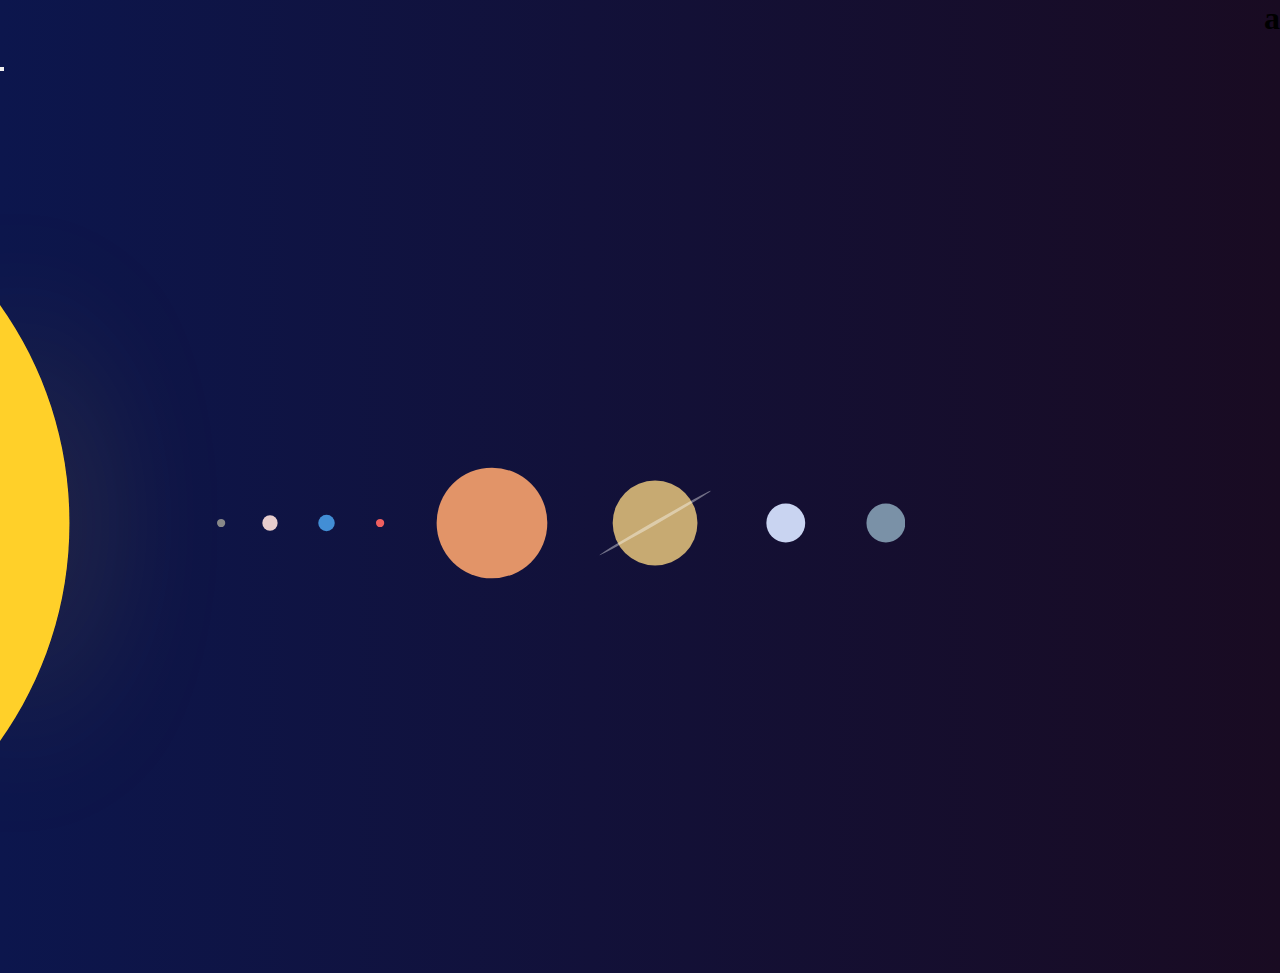
==== commit 040d3927: "solaris" ====
--- a/svg/index.html
+++ b/svg/index.html
@@ -11,6 +11,8 @@
     <div class="texten">
     <h1>a</h1>
    </div>
+   <li id="listItem"></li>
+   <button id="button"></button>
     <div class="flex-container">
         <svg width="368" height="900" viewBox="0 0 368 900" fill="none" xmlns="http://www.w3.org/2000/svg">
             <g filter="url(#filter0_d_7_7)">
@@ -31,15 +33,15 @@
             </svg>
 
             <svg width="1169" height="188" viewBox="0 0 1169 188" fill="none" xmlns="http://www.w3.org/2000/svg">
-        <circle cx="7" cy="94" r="7" fill="#888888"/>
-        <circle cx="90" cy="94" r="13" fill="#E7CDCD"/>
-        <circle cx="186" cy="94" r="14" fill="#428ED5"/>
-        <circle cx="277" cy="94" r="7" fill="#EF5F5F"/>
-        <circle cx="467" cy="94" r="94" fill="#E29468"/>
-        <circle cx="744" cy="94" r="72" fill="#C7AA72"/>
+        <circle id="planet1" cx="7" cy="94" r="7" fill="#888888"/>
+        <circle id="planet2" cx="90" cy="94" r="13" fill="#E7CDCD"/>
+        <circle id="planet3" cx="186" cy="94" r="14" fill="#428ED5"/>
+        <circle id="planet4" cx="277" cy="94" r="7" fill="#EF5F5F"/>
+        <circle id="planet5" cx="467" cy="94" r="94" fill="#E29468"/>
+        <circle id="planet6" cx="744" cy="94" r="72" fill="#C7AA72"/>
         <ellipse cx="744" cy="94" rx="109.116" ry="2.75039" transform="rotate(-30 744 94)" fill="white" fill-opacity="0.4"/>
-        <circle cx="966" cy="94" r="33" fill="#C9D4F1"/>
-        <circle cx="1136" cy="94" r="33" fill="#7A91A7"/>
+        <circle id="planet7" cx="966" cy="94" r="33" fill="#C9D4F1"/>
+        <circle id="planet8" cx="1136" cy="94" r="33" fill="#7A91A7"/>
         </svg>
         
     
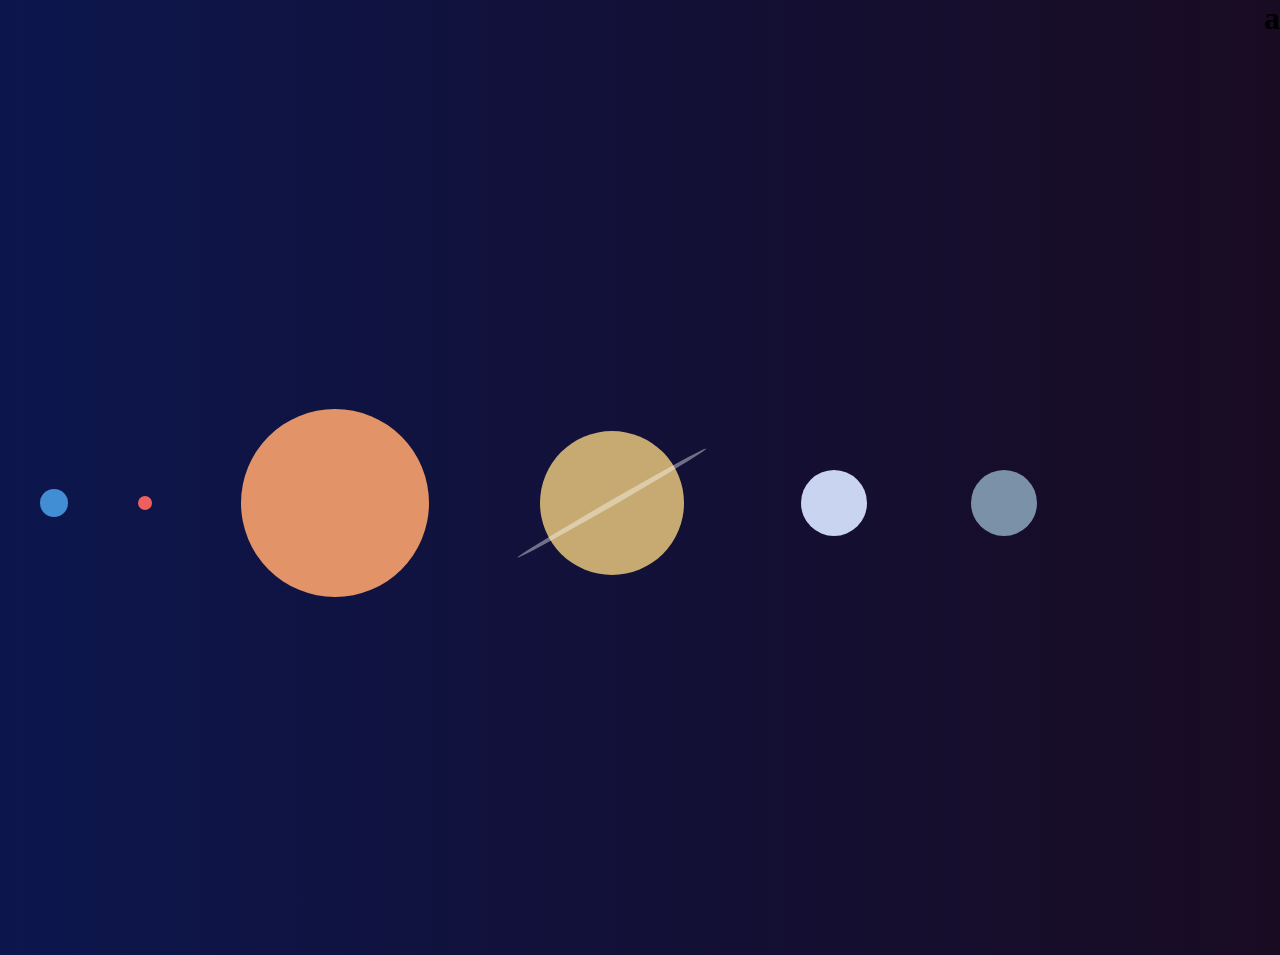
==== commit 7957750f: "solaris knapp" ====
--- a/svg/index.html
+++ b/svg/index.html
@@ -12,10 +12,13 @@
     <h1>a</h1>
    </div>
    <li id="listItem"></li>
-   <button id="button"></button>
+   
     <div class="flex-container">
-        <svg width="368" height="900" viewBox="0 0 368 900" fill="none" xmlns="http://www.w3.org/2000/svg">
-            <g filter="url(#filter0_d_7_7)">
+        <a class="button1" href="#overlay"></a>
+        <svg width="368" height="900" viewBox="0 0 368 900" fill="none" 
+                xmlns="http://www.w3.org/2000/svg">
+         
+        <g filter="url(#filter0_d_7_7)">
             <path fill-rule="evenodd" clip-rule="evenodd" d="M0 820.061C74.3038 715.639 118 587.922 118 450C118 312.078 74.3038 184.361 0 79.9392V820.061Z" fill="#FFD029"/>
             </g>
             <defs>
@@ -31,9 +34,15 @@
             </filter>
             </defs>
             </svg>
+          
+            <div class="modal">
+            <section class="popup-area">
+               
+            <svg width="1169" height="188" viewBox="0 0 1169 188" 
 
-            <svg width="1169" height="188" viewBox="0 0 1169 188" fill="none" xmlns="http://www.w3.org/2000/svg">
-        <circle id="planet1" cx="7" cy="94" r="7" fill="#888888"/>
+            fill="none" xmlns="http://www.w3.org/2000/svg">
+        
+             <a class="button" href="#overlay"><circle  id="planet1" cx="7" cy="94" r="7" fill="#888888"/>
         <circle id="planet2" cx="90" cy="94" r="13" fill="#E7CDCD"/>
         <circle id="planet3" cx="186" cy="94" r="14" fill="#428ED5"/>
         <circle id="planet4" cx="277" cy="94" r="7" fill="#EF5F5F"/>
@@ -44,7 +53,7 @@
         <circle id="planet8" cx="1136" cy="94" r="33" fill="#7A91A7"/>
         </svg>
         
-    
+    </div>
 
 
     
--- a/svg/style.css
+++ b/svg/style.css
@@ -28,4 +28,20 @@
 margin-bottom: 100px;
     
 }
-    +
+.button {
+    transition: all 0.3s ease-out;
+  }
+    
+
+  #overlay {
+    position: fixed;
+    top: 0;
+    bottom: 0;
+    left: 0;
+    right: 0;
+    background: rgba(0, 0, 0, 0.7);
+    transition: opacity 500ms;
+    visibility: hidden;
+    opacity: 0;
+  }